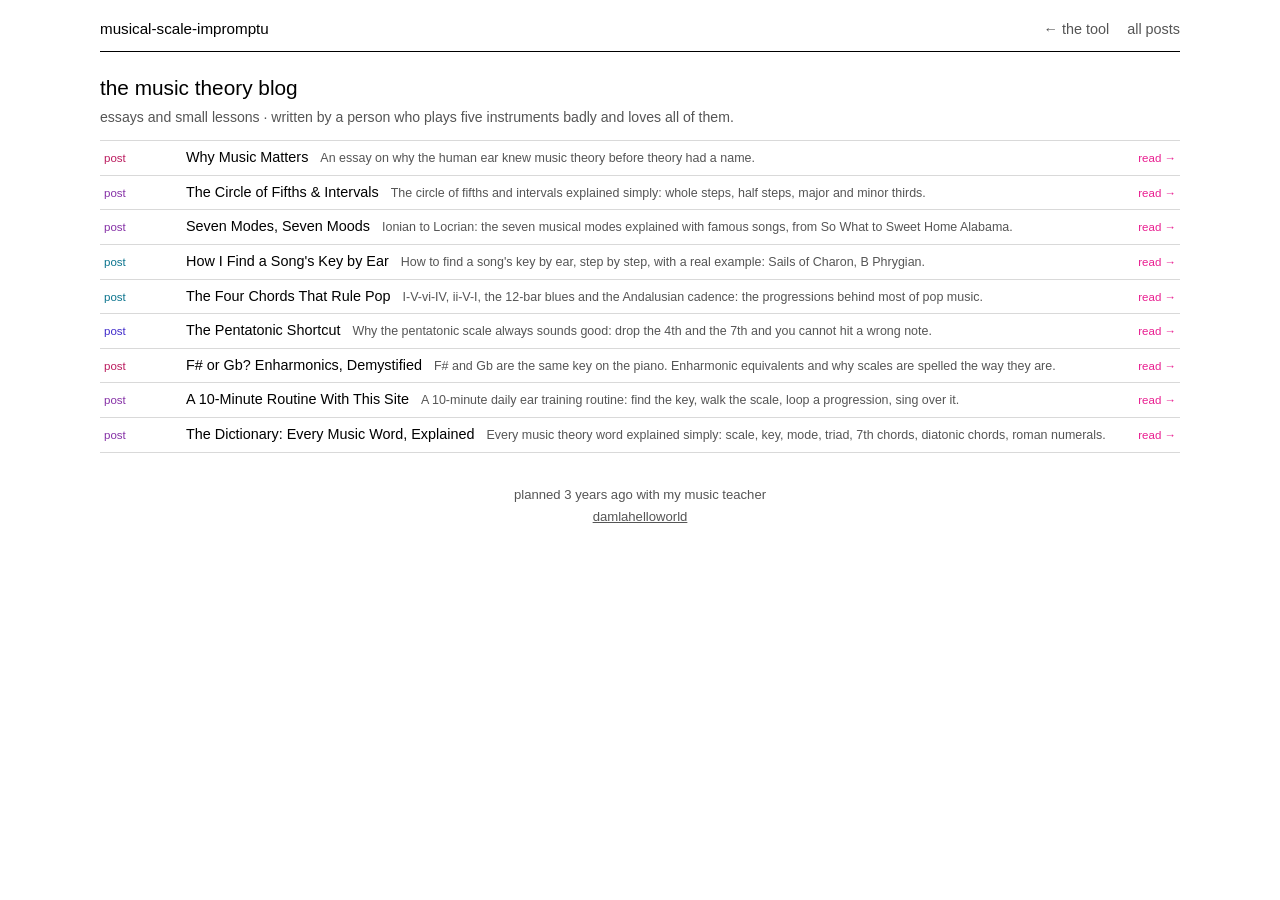
==== blog/index.html @ 25c014fa "seo: static blog pages with own urls, blog index, sitemap, robots, canonical, open graph with klimt " ====
<!DOCTYPE html>
<html lang="en">
<head>
    <meta charset="UTF-8">
    <meta name="viewport" content="width=device-width, initial-scale=1.0">
    <title>The Music Theory Blog · musical-scale-impromptu</title>
    <meta name="description" content="Essays and small lessons on music theory: scales, keys, modes, chords, progressions and ear training.">
    <link rel="canonical" href="https://damlahelloworld.github.io/musical-improvisation-tool/blog/">
    <meta property="og:type" content="article">
    <meta property="og:title" content="The Music Theory Blog">
    <meta property="og:description" content="Essays and small lessons on music theory: scales, keys, modes, chords, progressions and ear training.">
    <meta property="og:url" content="https://damlahelloworld.github.io/musical-improvisation-tool/blog/">
    <meta property="og:image" content="https://damlahelloworld.github.io/musical-improvisation-tool/og.jpg">
    <meta name="twitter:card" content="summary_large_image">
    <link rel="icon" href="data:image/svg+xml,<svg xmlns=%22http://www.w3.org/2000/svg%22 viewBox=%220 0 100 100%22><text y=%22.9em%22 font-size=%2290%22>🎵</text></svg>">
    <link rel="stylesheet" href="../styles.css?v=25">
</head>
<body>
      <nav class="plainnav">
            <span class="brand">musical-scale-impromptu</span>
            <span class="plainnav-links">
                  <a href="../">← the tool</a>
                  <a href="./">all posts</a>
            </span>
      </nav>
      <div class="container">
            <div class="blog-head">
                  <h2>the music theory blog</h2>
                  <p>essays and small lessons · written by a person who plays five instruments badly and loves all of them.</p>
            </div>
            <div class="blog-grid">
                  <a class="blog-card" href="why-music-matters.html">
                        <span class="blog-tag">post</span>
                        <h3>Why Music Matters</h3>
                        <p>An essay on why the human ear knew music theory before theory had a name.</p>
                        <span class="blog-readmore">read →</span>
                  </a>
                  <a class="blog-card" href="circle-of-fifths.html">
                        <span class="blog-tag">post</span>
                        <h3>The Circle of Fifths & Intervals</h3>
                        <p>The circle of fifths and intervals explained simply: whole steps, half steps, major and minor thirds.</p>
                        <span class="blog-readmore">read →</span>
                  </a>
                  <a class="blog-card" href="seven-modes.html">
                        <span class="blog-tag">post</span>
                        <h3>Seven Modes, Seven Moods</h3>
                        <p>Ionian to Locrian: the seven musical modes explained with famous songs, from So What to Sweet Home Alabama.</p>
                        <span class="blog-readmore">read →</span>
                  </a>
                  <a class="blog-card" href="find-the-key.html">
                        <span class="blog-tag">post</span>
                        <h3>How I Find a Song's Key by Ear</h3>
                        <p>How to find a song's key by ear, step by step, with a real example: Sails of Charon, B Phrygian.</p>
                        <span class="blog-readmore">read →</span>
                  </a>
                  <a class="blog-card" href="four-chords.html">
                        <span class="blog-tag">post</span>
                        <h3>The Four Chords That Rule Pop</h3>
                        <p>I-V-vi-IV, ii-V-I, the 12-bar blues and the Andalusian cadence: the progressions behind most of pop music.</p>
                        <span class="blog-readmore">read →</span>
                  </a>
                  <a class="blog-card" href="pentatonic.html">
                        <span class="blog-tag">post</span>
                        <h3>The Pentatonic Shortcut</h3>
                        <p>Why the pentatonic scale always sounds good: drop the 4th and the 7th and you cannot hit a wrong note.</p>
                        <span class="blog-readmore">read →</span>
                  </a>
                  <a class="blog-card" href="enharmonics.html">
                        <span class="blog-tag">post</span>
                        <h3>F# or Gb? Enharmonics, Demystified</h3>
                        <p>F# and Gb are the same key on the piano. Enharmonic equivalents and why scales are spelled the way they are.</p>
                        <span class="blog-readmore">read →</span>
                  </a>
                  <a class="blog-card" href="ten-minutes.html">
                        <span class="blog-tag">post</span>
                        <h3>A 10-Minute Routine With This Site</h3>
                        <p>A 10-minute daily ear training routine: find the key, walk the scale, loop a progression, sing over it.</p>
                        <span class="blog-readmore">read →</span>
                  </a>
                  <a class="blog-card" href="dictionary.html">
                        <span class="blog-tag">post</span>
                        <h3>The Dictionary: Every Music Word, Explained</h3>
                        <p>Every music theory word explained simply: scale, key, mode, triad, 7th chords, diatonic chords, roman numerals.</p>
                        <span class="blog-readmore">read →</span>
                  </a>
            </div>

            <footer class="site-footer">
                  <div>planned 3 years ago with my music teacher</div>
                  <div><a href="https://github.com/damlahelloworld/musical-improvisation-tool">damlahelloworld</a></div>
            </footer>
      </div>
</body>
</html>
---- styles.css ----
/* ═══════════════════════════════════════════
   MUSICAL-SCALE-IMPROMPTU — dümdüz
   white page, black helvetica, thin gray lines.
   rainbow lives only as text color on the theory chips.
   pink = your selections. one object on the desk: the pink ipod.
   ═══════════════════════════════════════════ */

:root {
      --bg: #ffffff;
      --fg: #000000;
      --mut: #555555;
      --line: #d9d9d9;
      --line-strong: #999999;
      --pink: #e91e90;
      --pink-deep: #ad1457;
      --font: Helvetica, Arial, sans-serif;
}

body.dark-mode {
      --bg: #131313;
      --fg: #f2f2f2;
      --mut: #a5a5a5;
      --line: #333333;
      --line-strong: #666666;
      --pink: #f0439f;
      --pink-deep: #c2186b;
}

/* flat rainbow, readable on white */
:root {
      --r1: hsl(335 75% 42%);
      --r2: hsl(15 80% 42%);
      --r3: hsl(42 90% 33%);
      --r4: hsl(145 65% 30%);
      --r5: hsl(192 85% 30%);
      --r6: hsl(248 65% 48%);
      --r7: hsl(283 55% 42%);
}

body.dark-mode {
      --r1: hsl(335 85% 68%);
      --r2: hsl(15 90% 66%);
      --r3: hsl(42 95% 60%);
      --r4: hsl(145 60% 58%);
      --r5: hsl(192 80% 60%);
      --r6: hsl(248 85% 74%);
      --r7: hsl(283 70% 70%);
}

* { box-sizing: border-box; }

body {
      font-family: var(--font);
      font-weight: 400;
      margin: 0;
      padding: 0 20px 240px;
      color: var(--fg);
      background: var(--bg);
      line-height: 1.5;
      font-size: 15px;
}

.container { max-width: 1080px; margin: 0 auto; }
.hidden { display: none !important; }
::selection { background: var(--pink); color: #fff; }
button { font-family: var(--font); font-weight: 400; font-size: inherit; }
a { color: var(--fg); }

:is(button, a, .chord-card, .prog-common-item, .blog-card, .player-track):focus-visible {
      outline: 2px solid var(--pink);
      outline-offset: 2px;
}

/* ── nav: one line, black text, pink active ── */
.plainnav {
      display: flex;
      align-items: baseline;
      justify-content: space-between;
      max-width: 1080px;
      margin: 0 auto;
      padding: 18px 0 10px;
      border-bottom: 1px solid var(--fg);
}

.brand { font-size: 0.95rem; }

.plainnav-links { display: flex; align-items: baseline; gap: 18px; }

.plainnav-links a {
      text-decoration: none;
      color: var(--mut);
      font-size: 0.9rem;
}

.plainnav-links a:hover { color: var(--fg); }
.plainnav-links a.active { color: var(--pink); }

.theme-btn {
      background: none;
      border: none;
      cursor: pointer;
      font-size: 0.9rem;
      padding: 0;
}

/* ── intro ── */
.intro { margin: 22px 0 16px; }

.intro h1 {
      font-size: 1.5rem;
      font-weight: 400;
      margin: 0 0 4px;
}

.intro h1 em { font-style: normal; }

.intro p { margin: 0; color: var(--mut); font-size: 0.92rem; }

/* ── workbench: instrument left, key right ── */
.workbench {
      display: flex;
      gap: 24px;
      border-top: 1px solid var(--line);
      border-bottom: 1px solid var(--line);
      padding: 16px 0;
}

.bench-left { flex: 1; min-width: 0; }

.bench-controls {
      display: flex;
      align-items: baseline;
      justify-content: space-between;
      gap: 14px;
      flex-wrap: wrap;
}

.pick-button { display: flex; gap: 14px; }

.pick {
      background: none;
      border: none;
      padding: 2px 0;
      font-size: 1.1rem;
      color: var(--mut);
      cursor: pointer;
}

.pick:hover { color: var(--fg); }
.pick.active { color: var(--pink); }

.octave-selector {
      display: flex;
      align-items: baseline;
      gap: 8px;
      font-size: 0.85rem;
      color: var(--mut);
}

.octave-btn {
      background: none;
      border: 1px solid var(--line-strong);
      width: 26px;
      height: 26px;
      padding: 0;
      font-size: 0.8rem;
      color: var(--mut);
      cursor: pointer;
}

.octave-btn:hover { color: var(--fg); border-color: var(--fg); }
.octave-btn.active { background: var(--fg); border-color: var(--fg); color: var(--bg); }

/* ── piano: stark, flat ── */
.piano-section, .guitar-section { margin-top: 14px; }

.piano-container {
      display: block;
      width: fit-content;
      max-width: 100%;
      overflow-x: auto;
      border: 1px solid var(--fg);
      padding: 6px;
}

.keys { position: relative; display: flex; }
.white-keys { display: flex; flex-wrap: nowrap; }

.white-key {
      background: #fff;
      border: 1px solid #000;
      margin-right: -1px;
      color: #777;
      cursor: pointer;
      font-size: 11px;
      display: flex;
      align-items: flex-end;
      justify-content: center;
      padding-bottom: 7px;
}

.white-key:hover { background: #f2f2f2; }

.black-keys { position: absolute; top: 0; left: 0; width: 100%; pointer-events: none; }

.black-key {
      position: absolute;
      background: #000;
      border: 1px solid #000;
      color: #bbb;
      cursor: pointer;
      pointer-events: auto;
      display: flex;
      align-items: flex-end;
      justify-content: center;
      padding-bottom: 5px;
}

.black-key:hover { background: #333; }

.white-key.scale { background: #efefef; }
.black-key.scale { background: #4a4a4a; }

.white-key.root, .black-key.root {
      background: var(--fg);
      color: var(--bg);
}

.dark-mode .white-key.root { background: #fff; color: #000; }

/* pressed notes wear their frequency: low C red, up to violet B */
.white-key.selected, .black-key.selected, .fret-dot.selected {
      background: hsl(var(--note-h, 320) 85% 46%) !important;
      border-color: hsl(var(--note-h, 320) 85% 30%) !important;
      color: #fff !important;
}

.white-key.keyboard-active, .black-key.keyboard-active {
      background: hsl(var(--note-h, 320) 85% 46%) !important;
      color: #fff !important;
}

/* ── guitar ── */
.guitar-strings {
      width: 100%;
      max-width: 840px;
      border: 1px solid var(--fg);
      padding: 12px 8px;
}

.guitar-string { position: relative; height: 34px; display: flex; align-items: center; width: 100%; }

.string-line {
      position: absolute;
      left: 6px;
      right: 6px;
      height: 2px;
      background: var(--line-strong);
      top: 50%;
      transform: translateY(-50%);
}

.guitar-string:nth-child(5) .string-line,
.guitar-string:nth-child(6) .string-line { height: 1px; }

.fret-dot {
      position: absolute;
      width: 26px;
      height: 26px;
      border-radius: 50%;
      background: var(--bg);
      border: 1px solid var(--line-strong);
      cursor: pointer;
      font-size: 9px;
      display: flex;
      align-items: center;
      justify-content: center;
      z-index: 5;
      top: 50%;
      transform: translateY(-50%);
      color: var(--mut);
}

.fret-dot:hover { border-color: var(--fg); color: var(--fg); }
.fret-dot.scale { background: #efefef; color: #000; }
.dark-mode .fret-dot.scale { background: #4a4a4a; color: #fff; }
.fret-dot.root { background: var(--fg); border-color: var(--fg); color: var(--bg); }

.fret-dot[data-fret="0"] { border-radius: 0; width: 32px; }

.fret-dot[data-fret="0"] { left: 1.5%; }
.fret-dot[data-fret="1"] { left: 13%; }
.fret-dot[data-fret="2"] { left: 20.5%; }
.fret-dot[data-fret="3"] { left: 28%; }
.fret-dot[data-fret="4"] { left: 35.5%; }
.fret-dot[data-fret="5"] { left: 43%; }
.fret-dot[data-fret="6"] { left: 50.5%; }
.fret-dot[data-fret="7"] { left: 58%; }
.fret-dot[data-fret="8"] { left: 65.5%; }
.fret-dot[data-fret="9"] { left: 73%; }
.fret-dot[data-fret="10"] { left: 80.5%; }
.fret-dot[data-fret="11"] { left: 88%; }
.fret-dot[data-fret="12"] { left: 95%; }

/* ── selected notes ── */
.selected-notes-bar {
      display: flex;
      align-items: baseline;
      gap: 10px;
      border-top: 1px solid var(--line);
      margin-top: 14px;
      padding-top: 10px;
      font-size: 0.9rem;
}

.bar-label { color: var(--mut); font-size: 0.85rem; }
.notes-display { color: var(--pink); }

.clear-btn {
      margin-left: auto;
      background: none;
      border: 1px solid var(--line-strong);
      color: var(--mut);
      font-size: 0.8rem;
      padding: 3px 12px;
      cursor: pointer;
}

.clear-btn:hover { color: var(--pink); border-color: var(--pink); }

/* ── rail ── */
.bench-rail {
      width: 250px;
      min-width: 250px;
      border-left: 1px solid var(--line);
      padding-left: 20px;
      display: flex;
      flex-direction: column;
      gap: 8px;
      align-self: flex-start;
      position: sticky;
      top: 14px;
}

.rail-label { font-size: 0.8rem; color: var(--mut); }

.key-current {
      background: var(--fg);
      color: var(--bg);
      font-size: 1.3rem;
      line-height: 1.25;
      padding: 12px 14px;
}

.key-current.empty {
      background: transparent;
      border: 1px dashed var(--line-strong);
      color: var(--mut);
      font-size: 0.88rem;
      font-style: italic;
}

.keys-grid { display: flex; flex-wrap: wrap; gap: 6px; }

.key-btn {
      background: none;
      border: 1px solid var(--line-strong);
      padding: 4px 9px;
      cursor: pointer;
      text-align: left;
      color: var(--mut);
      font-size: 0.6rem;
}

.key-btn .key-name { font-size: 0.95rem; color: var(--fg); line-height: 1.2; }
.key-btn:hover { border-color: var(--fg); }
.key-btn.active { border-color: var(--pink); }
.key-btn.active .key-name { color: var(--pink); }

.synesthesia-note { display: none; }

/* ── result strips ── */
.strip {
      display: grid;
      grid-template-columns: 150px 1fr;
      gap: 18px;
      border-bottom: 1px solid var(--line);
      padding: 14px 0;
      align-items: start;
}

.strip > * { min-width: 0; }

.strip-label { font-size: 1rem; color: var(--fg); padding-top: 1px; }

#results .panel {
      display: grid;
      grid-template-columns: 150px 1fr;
      gap: 6px 18px;
      border-bottom: 1px solid var(--line);
      padding: 14px 0;
      align-items: start;
}

#results .panel > :not(.panel-title) { grid-column: 2; }

#results .panel .panel-title {
      grid-column: 1;
      grid-row: 1 / span 9;
      font-size: 1rem;
      color: var(--fg);
      padding-top: 1px;
}

#results .panel h3 { display: none; }

#scale-title { font-size: 1rem; font-weight: 400; margin: 0 0 8px; }

.scale-notes { display: flex; flex-wrap: wrap; gap: 6px; margin: 0 0 8px; }

.scale-note {
      padding: 5px 10px;
      font-size: 0.9rem;
      border: 1px solid var(--line-strong);
      background: var(--bg);
}


.scale-note.root-note { border-color: var(--fg); background: var(--fg); }
.scale-note.root-note { color: var(--bg) !important; }
.scale-note.selected-note { border-color: var(--pink); }

.scale-hints { font-size: 0.8rem; color: var(--mut); display: grid; gap: 3px; }
.hint-dot { display: inline-block; width: 9px; height: 9px; margin-right: 4px; }
.hint-dot.scale-dot { background: #efefef; border: 1px solid var(--line-strong); }
.hint-dot.root-dot { background: var(--fg); }

/* modes */
.modes-grid { display: flex; flex-wrap: wrap; gap: 6px; }

.mode-btn {
      background: none;
      border: 1px solid var(--line-strong);
      padding: 6px 10px;
      cursor: pointer;
      text-align: left;
      color: var(--fg);
}


.mode-root { font-size: 0.85rem; }
.mode-desc { font-size: 0.7rem; color: var(--mut); }
.mode-btn:hover { border-color: var(--fg); }
.mode-btn.active { border-color: var(--pink); border-width: 2px; padding: 5px 9px; }

/* chords */
.chord-type-tabs { display: flex; gap: 14px; margin-bottom: 8px; }

.chord-type-btn {
      background: none;
      border: none;
      padding: 2px 0;
      font-size: 0.85rem;
      color: var(--mut);
      cursor: pointer;
}

.chord-type-btn:hover { color: var(--fg); }
.chord-type-btn.active { color: var(--pink); }

.chords-grid {
      display: grid;
      grid-template-columns: repeat(auto-fit, minmax(88px, 1fr));
      gap: 6px;
      max-width: 760px;
}

.chord-card {
      border: 1px solid var(--line-strong);
      padding: 7px 5px;
      text-align: center;
      cursor: pointer;
      background: none;
}

.chord-card:hover { border-color: var(--fg); }


.chord-degree { font-size: 0.65rem; color: var(--mut); }
.chord-name { font-size: 1rem; margin: 1px 0; }
.chord-quality { font-size: 0.65rem; color: var(--mut); }
.chord-notes-display { font-size: 0.6rem; color: var(--mut); margin-top: 2px; }

/* progressions */
.progressions-list { display: flex; flex-wrap: wrap; gap: 6px; }

.progression-chip {
      border: 1px solid var(--line-strong);
      padding: 6px 11px;
      font-size: 0.88rem;
}

.progression-label { font-size: 0.68rem; color: var(--mut); display: block; }

/* songs */
.player-track {
      display: flex;
      align-items: baseline;
      gap: 10px;
      padding: 6px 0;
      border-bottom: 1px solid var(--line);
      cursor: pointer;
      max-width: 560px;
}

.player-track:last-child { border-bottom: none; }

.track-info { flex: 1; min-width: 0; display: flex; align-items: baseline; gap: 10px; }
.track-title { font-size: 0.9rem; }
.track-artist { font-size: 0.78rem; color: var(--mut); }
.player-track:hover .track-title, .player-track.playing .track-title { color: var(--pink); }
.track-play-btn { color: var(--pink); font-size: 0.72rem; flex-shrink: 0; }
.songs-empty { font-size: 0.85rem; color: var(--mut); font-style: italic; }

/* ── progressions page ── */
.prog-panel { padding: 4px 0 0; }
.prog-panel h2 { font-size: 1.3rem; font-weight: 400; margin: 20px 0 14px; }
.prog-panel h3 { font-size: 0.85rem; font-weight: 400; color: var(--mut); margin: 18px 0 8px; }
.prog-hint { color: var(--mut); font-size: 0.85rem; font-style: italic; }

.prog-key-select { border: 1px solid var(--line); padding: 12px; }
.prog-key-row { display: flex; align-items: center; gap: 10px; margin-bottom: 8px; flex-wrap: wrap; }
.prog-key-row:last-child { margin-bottom: 0; }
.prog-key-row span { min-width: 44px; color: var(--mut); font-size: 0.82rem; }

.prog-key-btn, .prog-mode-btn {
      background: none;
      border: 1px solid var(--line-strong);
      padding: 4px 10px;
      color: var(--fg);
      font-size: 0.82rem;
      cursor: pointer;
}

.prog-key-btn:hover, .prog-mode-btn:hover { border-color: var(--fg); }
.prog-key-btn.active, .prog-mode-btn.active { border-color: var(--pink); color: var(--pink); }

.prog-available-chords { display: flex; flex-wrap: wrap; gap: 6px; }

.prog-chord-btn {
      background: none;
      border: 1px solid var(--line-strong);
      padding: 8px 14px;
      color: var(--fg);
      font-size: 0.95rem;
      cursor: pointer;
}

.prog-chord-btn:hover { border-color: var(--pink); color: var(--pink); }

.progression-slots {
      display: flex;
      flex-wrap: wrap;
      gap: 8px;
      align-items: center;
      min-height: 48px;
      border: 1px dashed var(--line-strong);
      padding: 10px;
      margin-bottom: 10px;
}

.progression-empty { color: var(--mut); font-style: italic; font-size: 0.85rem; }

.prog-slot {
      background: var(--pink);
      color: #fff;
      padding: 7px 13px;
      font-size: 0.92rem;
      border: none;
      cursor: pointer;
}

.prog-slot:hover { background: var(--pink-deep); }
.prog-arrow { color: var(--mut); }

.prog-actions { display: flex; gap: 8px; }

.prog-action-btn {
      background: none;
      border: 1px solid var(--line-strong);
      padding: 6px 14px;
      color: var(--mut);
      font-size: 0.82rem;
      cursor: pointer;
}

.prog-action-btn:hover { color: var(--fg); border-color: var(--fg); }
.prog-action-btn.save-btn { border-color: var(--pink); color: var(--pink); }
.prog-action-btn.save-btn:hover { background: var(--pink); color: #fff; }

.saved-prog-item {
      display: flex;
      align-items: center;
      justify-content: space-between;
      padding: 7px 0;
      border-bottom: 1px solid var(--line);
}

.saved-prog-chords { font-size: 0.9rem; }

.saved-prog-delete {
      background: none;
      border: 1px solid var(--line-strong);
      color: var(--mut);
      cursor: pointer;
      font-size: 0.7rem;
      padding: 2px 7px;
}

.saved-prog-delete:hover { color: var(--pink); border-color: var(--pink); }

.prog-common-item {
      display: inline-block;
      border: 1px solid var(--line-strong);
      padding: 6px 11px;
      margin: 0 6px 6px 0;
      font-size: 0.88rem;
      cursor: pointer;
}

.prog-common-item:hover { border-color: var(--pink); }
.prog-common-label { font-size: 0.68rem; color: var(--mut); display: block; }

/* ── blog: dense list ── */
.blog-head { margin: 20px 0 12px; }
.blog-head h2 { font-size: 1.3rem; font-weight: 400; margin: 0 0 4px; }
.blog-head p { margin: 0; font-size: 0.88rem; color: var(--mut); }

.blog-grid { display: block; border-top: 1px solid var(--line); }

.blog-card {
      display: grid;
      grid-template-columns: 70px auto 1fr auto;
      gap: 0 12px;
      align-items: baseline;
      padding: 6px 4px;
      border-bottom: 1px solid var(--line);
      cursor: pointer;
}

.blog-card:hover { background: #f4f4f4; }
.dark-mode .blog-card:hover { background: #222; }

.blog-tag { font-size: 0.72rem; }
.blog-card:nth-child(6n+1) .blog-tag { color: var(--r1); }
.blog-card:nth-child(6n+2) .blog-tag { color: var(--r7); }
.blog-card:nth-child(6n+3) .blog-tag { color: var(--r7); }
.blog-card:nth-child(6n+4) .blog-tag { color: var(--r5); }
.blog-card:nth-child(6n+5) .blog-tag { color: var(--r5); }
.blog-card:nth-child(6n+6) .blog-tag { color: var(--r6); }

.blog-card h3 { font-size: 0.9rem; font-weight: 400; margin: 0; white-space: nowrap; }

.blog-card p {
      margin: 0;
      font-size: 0.78rem;
      color: var(--mut);
      white-space: nowrap;
      overflow: hidden;
      text-overflow: ellipsis;
}

.blog-readmore { font-size: 0.72rem; color: var(--pink); white-space: nowrap; }

.blog-back {
      background: none;
      border: none;
      color: var(--pink);
      font-size: 0.85rem;
      cursor: pointer;
      padding: 0;
      margin: 18px 0 10px;
}

.philosophy-panel { max-width: 680px; margin-bottom: 22px; }
.philosophy-panel .panel-title { font-size: 0.8rem; color: var(--mut); margin-bottom: 10px; }
.philosophy-content { line-height: 1.7; font-size: 0.95rem; }
.philosophy-content p { margin: 0 0 13px; }
.philosophy-content h3 { font-size: 1rem; font-weight: 400; color: var(--pink-deep); margin: 18px 0 6px; }
.dark-mode .philosophy-content h3 { color: var(--pink); }

/* ── footer ── */
.site-footer {
      color: var(--mut);
      font-size: 0.82rem;
      margin: 32px 0 0;
      text-align: center;
      display: grid;
      gap: 3px;
}
.site-footer a { color: var(--mut); }

/* ── our ipod: the one object allowed on the desk ── */
.dock {
      position: fixed;
      right: 22px;
      bottom: 20px;
      width: 224px;
      padding: 14px 12px 16px;
      border-radius: 18px;
      background: linear-gradient(105deg, #ffb7dc 0%, #ff8ec9 45%, #f26bb4 100%);
      border: 1px solid #c74b93;
      box-shadow:
            inset 2px 2px 3px rgba(255, 255, 255, 0.65),
            inset -3px -4px 8px rgba(160, 30, 100, 0.35),
            8px 12px 24px rgba(60, 10, 40, 0.35);
      transform: rotate(-4deg);
      transform-origin: 50% 100%;
      transition: transform 0.25s ease;
      z-index: 60;
}

.dock:hover { transform: rotate(0deg); }

.dock-bar {
      display: block;
      text-align: center;
      padding: 0 0 8px;
      font-size: 0.68rem;
      color: #7e1d55;
      cursor: pointer;
}

.dock-bar #dock-label {
      display: block;
      white-space: nowrap;
      overflow: hidden;
      text-overflow: ellipsis;
}

.dock-screen {
      border: 5px solid #1d1d21;
      border-radius: 6px;
      background: #000;
      overflow: hidden;
      box-shadow: inset 0 0 4px #000, 0 1px 0 rgba(255, 255, 255, 0.5);
}

#dock-frame { display: block; width: 100%; height: 152px; border: none; }

.click-wheel {
      position: relative;
      width: 152px;
      height: 152px;
      margin: 14px auto 0;
      border-radius: 50%;
      background: radial-gradient(circle at 45% 38%, #ffffff 0%, #f6e6f0 65%, #ecd0e1 100%);
      border: 1px solid #d898bf;
      box-shadow: inset 0 2px 4px rgba(150, 40, 100, 0.18), 0 1px 0 rgba(255, 255, 255, 0.8);
}

.wheel-btn {
      position: absolute;
      background: none;
      border: none;
      color: #c95c9d;
      font-size: 0.62rem;
      cursor: pointer;
      padding: 6px;
      line-height: 1;
}

.wheel-btn:hover { color: var(--pink-deep); }

.wheel-menu { top: 8px; left: 50%; transform: translateX(-50%); }
.wheel-prev { left: 8px; top: 50%; transform: translateY(-50%); font-size: 0.75rem; }
.wheel-next { right: 8px; top: 50%; transform: translateY(-50%); font-size: 0.75rem; }
.wheel-play { bottom: 8px; left: 50%; transform: translateX(-50%); font-size: 0.7rem; }

.wheel-center {
      position: absolute;
      top: 50%;
      left: 50%;
      transform: translate(-50%, -50%);
      width: 58px;
      height: 58px;
      border-radius: 50%;
      border: 1px solid #d898bf;
      background: radial-gradient(circle at 45% 35%, #ffffff, #f7dceb);
      cursor: pointer;
      box-shadow: inset 0 -2px 4px rgba(150, 40, 100, 0.15), 0 1px 2px rgba(0, 0, 0, 0.12);
}

.wheel-center:active { box-shadow: inset 0 2px 5px rgba(150, 40, 100, 0.3); }

.dock.collapsed { width: 168px; padding: 8px 12px 10px; }
.dock.collapsed .dock-screen, .dock.collapsed .click-wheel { display: none; }
.dock.collapsed .dock-bar { padding-bottom: 0; }

/* ── mobile ── */
@media (max-width: 820px) {
      body { padding: 0 12px 240px; }

      .plainnav { flex-direction: column; gap: 6px; padding-top: 14px; }
      .plainnav-links { flex-wrap: wrap; gap: 12px; }

      .workbench { flex-direction: column; gap: 16px; }

      .bench-rail {
            width: 100%;
            min-width: 0;
            border-left: none;
            border-top: 1px solid var(--line);
            padding-left: 0;
            padding-top: 12px;
            position: static;
      }

      .strip, #results .panel { grid-template-columns: 1fr; gap: 6px; }
      #results .panel .panel-title { grid-row: auto; }
      #results .panel > :not(.panel-title) { grid-column: 1; }

      .guitar-strings { overflow-x: auto; }
      .guitar-string { min-width: 520px; height: 38px; }

      .blog-card { grid-template-columns: auto 1fr auto; }
      .blog-card p { display: none; }

      .dock { right: 12px; bottom: 12px; width: 210px; }
      .click-wheel { width: 120px; height: 120px; }
      .wheel-center { width: 46px; height: 46px; }
}

@media (prefers-reduced-motion: reduce) {
      * { transition-duration: 0.01ms !important; }
}


/* static blog pages */
.post-h1 { font-size: 1.5rem; font-weight: 400; margin: 22px 0 4px; }
.blog-grid a.blog-card { text-decoration: none; color: inherit; }
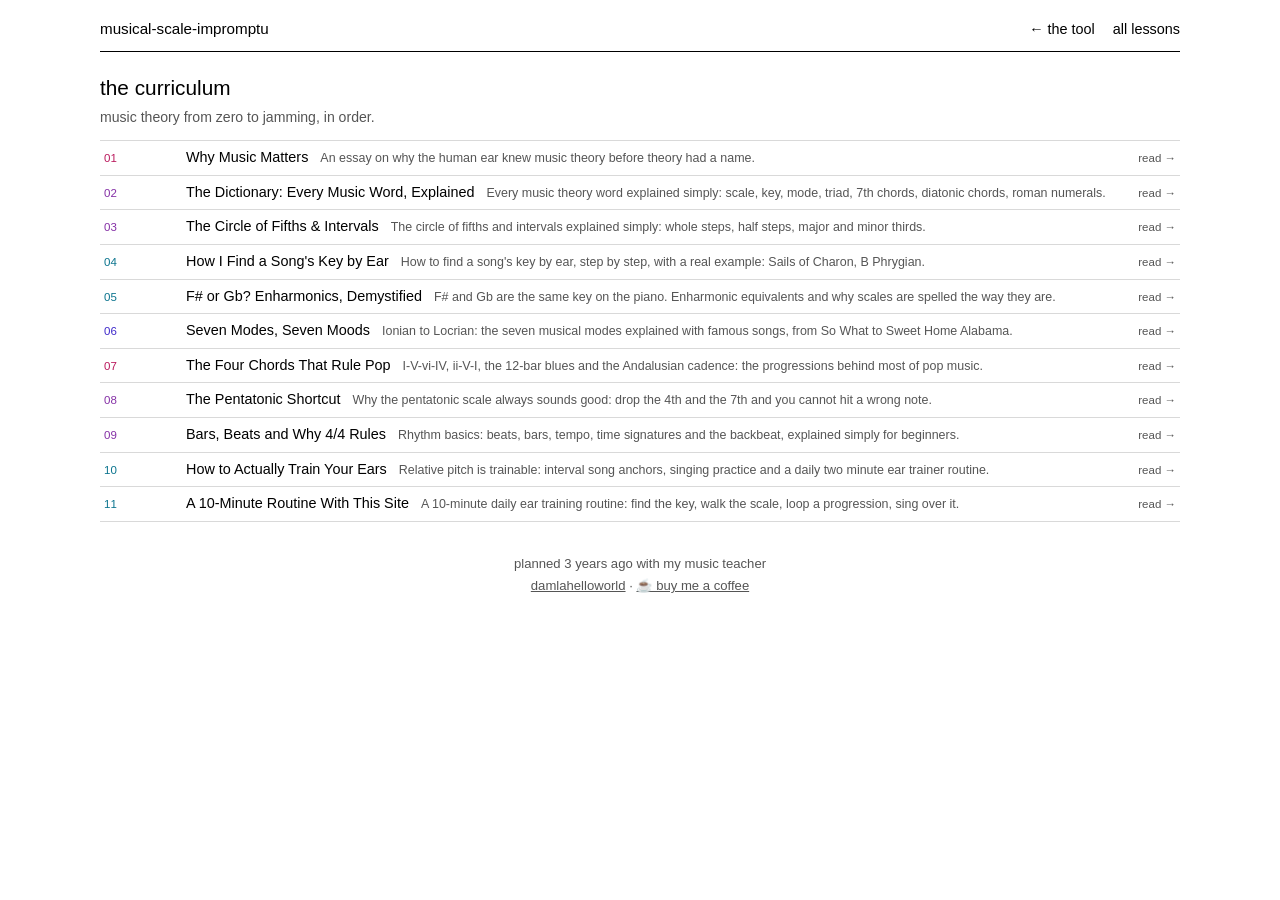
==== commit 58ecf3be: "backdrop of tiny rainbow notes, cursor sprinkles, blog becomes an 11 lesson curriculum with two new " ====
--- a/blog/index.html
+++ b/blog/index.html
@@ -3,91 +3,103 @@
 <head>
     <meta charset="UTF-8">
     <meta name="viewport" content="width=device-width, initial-scale=1.0">
-    <title>The Music Theory Blog · musical-scale-impromptu</title>
-    <meta name="description" content="Essays and small lessons on music theory: scales, keys, modes, chords, progressions and ear training.">
+    <title>The Curriculum: Music Theory from Zero to Jamming · musical-scale-impromptu</title>
+    <meta name="description" content="A free 11-lesson music theory curriculum: scales, keys, modes, chords, progressions, rhythm and ear training.">
     <link rel="canonical" href="https://damlahelloworld.github.io/musical-improvisation-tool/blog/">
     <meta property="og:type" content="article">
-    <meta property="og:title" content="The Music Theory Blog">
-    <meta property="og:description" content="Essays and small lessons on music theory: scales, keys, modes, chords, progressions and ear training.">
+    <meta property="og:title" content="The Curriculum: Music Theory from Zero to Jamming">
+    <meta property="og:description" content="A free 11-lesson music theory curriculum: scales, keys, modes, chords, progressions, rhythm and ear training.">
     <meta property="og:url" content="https://damlahelloworld.github.io/musical-improvisation-tool/blog/">
     <meta property="og:image" content="https://damlahelloworld.github.io/musical-improvisation-tool/og.jpg">
     <meta name="twitter:card" content="summary_large_image">
     <link rel="icon" href="data:image/svg+xml,<svg xmlns=%22http://www.w3.org/2000/svg%22 viewBox=%220 0 100 100%22><text y=%22.9em%22 font-size=%2290%22>🎵</text></svg>">
-    <link rel="stylesheet" href="../styles.css?v=25">
+    <link rel="stylesheet" href="../styles.css?v=38">
 </head>
 <body>
       <nav class="plainnav">
             <span class="brand">musical-scale-impromptu</span>
             <span class="plainnav-links">
                   <a href="../">← the tool</a>
-                  <a href="./">all posts</a>
+                  <a href="./">all lessons</a>
             </span>
       </nav>
       <div class="container">
             <div class="blog-head">
-                  <h2>the music theory blog</h2>
-                  <p>essays and small lessons · written by a person who plays five instruments badly and loves all of them.</p>
+                  <h2>the curriculum</h2>
+                  <p>music theory from zero to jamming, in order.</p>
             </div>
             <div class="blog-grid">
                   <a class="blog-card" href="why-music-matters.html">
-                        <span class="blog-tag">post</span>
+                        <span class="blog-tag">01</span>
                         <h3>Why Music Matters</h3>
                         <p>An essay on why the human ear knew music theory before theory had a name.</p>
                         <span class="blog-readmore">read →</span>
                   </a>
+                  <a class="blog-card" href="dictionary.html">
+                        <span class="blog-tag">02</span>
+                        <h3>The Dictionary: Every Music Word, Explained</h3>
+                        <p>Every music theory word explained simply: scale, key, mode, triad, 7th chords, diatonic chords, roman numerals.</p>
+                        <span class="blog-readmore">read →</span>
+                  </a>
                   <a class="blog-card" href="circle-of-fifths.html">
-                        <span class="blog-tag">post</span>
+                        <span class="blog-tag">03</span>
                         <h3>The Circle of Fifths & Intervals</h3>
                         <p>The circle of fifths and intervals explained simply: whole steps, half steps, major and minor thirds.</p>
                         <span class="blog-readmore">read →</span>
                   </a>
+                  <a class="blog-card" href="find-the-key.html">
+                        <span class="blog-tag">04</span>
+                        <h3>How I Find a Song's Key by Ear</h3>
+                        <p>How to find a song's key by ear, step by step, with a real example: Sails of Charon, B Phrygian.</p>
+                        <span class="blog-readmore">read →</span>
+                  </a>
+                  <a class="blog-card" href="enharmonics.html">
+                        <span class="blog-tag">05</span>
+                        <h3>F# or Gb? Enharmonics, Demystified</h3>
+                        <p>F# and Gb are the same key on the piano. Enharmonic equivalents and why scales are spelled the way they are.</p>
+                        <span class="blog-readmore">read →</span>
+                  </a>
                   <a class="blog-card" href="seven-modes.html">
-                        <span class="blog-tag">post</span>
+                        <span class="blog-tag">06</span>
                         <h3>Seven Modes, Seven Moods</h3>
                         <p>Ionian to Locrian: the seven musical modes explained with famous songs, from So What to Sweet Home Alabama.</p>
                         <span class="blog-readmore">read →</span>
                   </a>
-                  <a class="blog-card" href="find-the-key.html">
-                        <span class="blog-tag">post</span>
-                        <h3>How I Find a Song's Key by Ear</h3>
-                        <p>How to find a song's key by ear, step by step, with a real example: Sails of Charon, B Phrygian.</p>
-                        <span class="blog-readmore">read →</span>
-                  </a>
                   <a class="blog-card" href="four-chords.html">
-                        <span class="blog-tag">post</span>
+                        <span class="blog-tag">07</span>
                         <h3>The Four Chords That Rule Pop</h3>
                         <p>I-V-vi-IV, ii-V-I, the 12-bar blues and the Andalusian cadence: the progressions behind most of pop music.</p>
                         <span class="blog-readmore">read →</span>
                   </a>
                   <a class="blog-card" href="pentatonic.html">
-                        <span class="blog-tag">post</span>
+                        <span class="blog-tag">08</span>
                         <h3>The Pentatonic Shortcut</h3>
                         <p>Why the pentatonic scale always sounds good: drop the 4th and the 7th and you cannot hit a wrong note.</p>
                         <span class="blog-readmore">read →</span>
                   </a>
-                  <a class="blog-card" href="enharmonics.html">
-                        <span class="blog-tag">post</span>
-                        <h3>F# or Gb? Enharmonics, Demystified</h3>
-                        <p>F# and Gb are the same key on the piano. Enharmonic equivalents and why scales are spelled the way they are.</p>
+                  <a class="blog-card" href="rhythm-basics.html">
+                        <span class="blog-tag">09</span>
+                        <h3>Bars, Beats and Why 4/4 Rules</h3>
+                        <p>Rhythm basics: beats, bars, tempo, time signatures and the backbeat, explained simply for beginners.</p>
+                        <span class="blog-readmore">read →</span>
+                  </a>
+                  <a class="blog-card" href="ear-training.html">
+                        <span class="blog-tag">10</span>
+                        <h3>How to Actually Train Your Ears</h3>
+                        <p>Relative pitch is trainable: interval song anchors, singing practice and a daily two minute ear trainer routine.</p>
                         <span class="blog-readmore">read →</span>
                   </a>
                   <a class="blog-card" href="ten-minutes.html">
-                        <span class="blog-tag">post</span>
+                        <span class="blog-tag">11</span>
                         <h3>A 10-Minute Routine With This Site</h3>
                         <p>A 10-minute daily ear training routine: find the key, walk the scale, loop a progression, sing over it.</p>
-                        <span class="blog-readmore">read →</span>
-                  </a>
-                  <a class="blog-card" href="dictionary.html">
-                        <span class="blog-tag">post</span>
-                        <h3>The Dictionary: Every Music Word, Explained</h3>
-                        <p>Every music theory word explained simply: scale, key, mode, triad, 7th chords, diatonic chords, roman numerals.</p>
                         <span class="blog-readmore">read →</span>
                   </a>
             </div>
 
             <footer class="site-footer">
                   <div>planned 3 years ago with my music teacher</div>
-                  <div><a href="https://github.com/damlahelloworld/musical-improvisation-tool">damlahelloworld</a></div>
+                  <div><a href="https://github.com/damlahelloworld/musical-improvisation-tool">damlahelloworld</a> · <a href="https://buymeacoffee.com/damlahelloworld">☕ buy me a coffee</a></div>
             </footer>
       </div>
 </body>
--- a/styles.css
+++ b/styles.css
@@ -16,7 +16,7 @@
       --font: Helvetica, Arial, sans-serif;
 }
 
-body.dark-mode {
+.dark-mode {
       --bg: #131313;
       --fg: #f2f2f2;
       --mut: #a5a5a5;
@@ -49,25 +49,29 @@
 
 * { box-sizing: border-box; }
 
+html {
+      background: var(--bg);
+}
+
 body {
       font-family: var(--font);
       font-weight: 400;
       margin: 0;
       padding: 0 20px 240px;
       color: var(--fg);
-      background: var(--bg);
+      background: transparent;
       line-height: 1.5;
       font-size: 15px;
 }
 
 .container { max-width: 1080px; margin: 0 auto; }
 .hidden { display: none !important; }
-::selection { background: var(--pink); color: #fff; }
+::selection { background: #000; color: #fff; }
 button { font-family: var(--font); font-weight: 400; font-size: inherit; }
 a { color: var(--fg); }
 
 :is(button, a, .chord-card, .prog-common-item, .blog-card, .player-track):focus-visible {
-      outline: 2px solid var(--pink);
+      outline: 2px solid #000;
       outline-offset: 2px;
 }
 
@@ -88,12 +92,11 @@
 
 .plainnav-links a {
       text-decoration: none;
-      color: var(--mut);
+      color: var(--fg);
       font-size: 0.9rem;
 }
 
-.plainnav-links a:hover { color: var(--fg); }
-.plainnav-links a.active { color: var(--pink); }
+.plainnav-links a:hover { color: var(--mut); }
 
 .theme-btn {
       background: none;
@@ -147,7 +150,7 @@
 }
 
 .pick:hover { color: var(--fg); }
-.pick.active { color: var(--pink); }
+.pick.active { color: var(--fg); }
 
 .octave-selector {
       display: flex;
@@ -228,15 +231,15 @@
 
 .dark-mode .white-key.root { background: #fff; color: #000; }
 
-/* pressed notes wear their frequency: low C red, up to violet B */
+/* pressed notes wear damla's rainbow */
 .white-key.selected, .black-key.selected, .fret-dot.selected {
-      background: hsl(var(--note-h, 320) 85% 46%) !important;
-      border-color: hsl(var(--note-h, 320) 85% 30%) !important;
+      background: var(--note-c, var(--pink)) !important;
+      border-color: #000 !important;
       color: #fff !important;
 }
 
 .white-key.keyboard-active, .black-key.keyboard-active {
-      background: hsl(var(--note-h, 320) 85% 46%) !important;
+      background: var(--note-c, var(--pink)) !important;
       color: #fff !important;
 }
 
@@ -314,7 +317,7 @@
 }
 
 .bar-label { color: var(--mut); font-size: 0.85rem; }
-.notes-display { color: var(--pink); }
+
 
 .clear-btn {
       margin-left: auto;
@@ -326,7 +329,7 @@
       cursor: pointer;
 }
 
-.clear-btn:hover { color: var(--pink); border-color: var(--pink); }
+.clear-btn:hover { color: var(--fg); border-color: var(--fg); }
 
 /* ── rail ── */
 .bench-rail {
@@ -342,7 +345,8 @@
       top: 14px;
 }
 
-.rail-label { font-size: 0.8rem; color: var(--mut); }
+.rail-label { font-size: 1.05rem; color: #000; }
+.dark-mode .rail-label { color: #fff; }
 
 .key-current {
       background: var(--fg);
@@ -374,8 +378,8 @@
 
 .key-btn .key-name { font-size: 0.95rem; color: var(--fg); line-height: 1.2; }
 .key-btn:hover { border-color: var(--fg); }
-.key-btn.active { border-color: var(--pink); }
-.key-btn.active .key-name { color: var(--pink); }
+.key-btn.active { border-color: #000; border-width: 2px; padding: 3px 8px; }
+.dark-mode .key-btn.active { border-color: #fff; }
 
 .synesthesia-note { display: none; }
 
@@ -391,7 +395,8 @@
 
 .strip > * { min-width: 0; }
 
-.strip-label { font-size: 1rem; color: var(--fg); padding-top: 1px; }
+.strip-label { font-size: 1.15rem; color: #000; padding-top: 0; }
+.dark-mode .strip-label { color: #fff; }
 
 #results .panel {
       display: grid;
@@ -407,10 +412,12 @@
 #results .panel .panel-title {
       grid-column: 1;
       grid-row: 1 / span 9;
-      font-size: 1rem;
-      color: var(--fg);
-      padding-top: 1px;
-}
+      font-size: 1.15rem;
+      color: #000;
+      padding-top: 0;
+}
+
+.dark-mode #results .panel .panel-title { color: #fff; }
 
 #results .panel h3 { display: none; }
 
@@ -428,7 +435,8 @@
 
 .scale-note.root-note { border-color: var(--fg); background: var(--fg); }
 .scale-note.root-note { color: var(--bg) !important; }
-.scale-note.selected-note { border-color: var(--pink); }
+.scale-note.selected-note { border: 2px solid #000; }
+.dark-mode .scale-note.selected-note { border-color: #fff; }
 
 .scale-hints { font-size: 0.8rem; color: var(--mut); display: grid; gap: 3px; }
 .hint-dot { display: inline-block; width: 9px; height: 9px; margin-right: 4px; }
@@ -451,7 +459,8 @@
 .mode-root { font-size: 0.85rem; }
 .mode-desc { font-size: 0.7rem; color: var(--mut); }
 .mode-btn:hover { border-color: var(--fg); }
-.mode-btn.active { border-color: var(--pink); border-width: 2px; padding: 5px 9px; }
+.mode-btn.active { border-color: #000; border-width: 2px; padding: 5px 9px; }
+.dark-mode .mode-btn.active { border-color: #fff; }
 
 /* chords */
 .chord-type-tabs { display: flex; gap: 14px; margin-bottom: 8px; }
@@ -466,7 +475,7 @@
 }
 
 .chord-type-btn:hover { color: var(--fg); }
-.chord-type-btn.active { color: var(--pink); }
+.chord-type-btn.active { color: var(--fg); }
 
 .chords-grid {
       display: grid;
@@ -518,8 +527,9 @@
 .track-info { flex: 1; min-width: 0; display: flex; align-items: baseline; gap: 10px; }
 .track-title { font-size: 0.9rem; }
 .track-artist { font-size: 0.78rem; color: var(--mut); }
-.player-track:hover .track-title, .player-track.playing .track-title { color: var(--pink); }
-.track-play-btn { color: var(--pink); font-size: 0.72rem; flex-shrink: 0; }
+.player-track:hover .track-title { color: var(--mut); }
+.player-track.playing .track-title { color: var(--fg); }
+.track-play-btn { color: var(--fg); font-size: 0.72rem; flex-shrink: 0; }
 .songs-empty { font-size: 0.85rem; color: var(--mut); font-style: italic; }
 
 /* ── progressions page ── */
@@ -543,7 +553,8 @@
 }
 
 .prog-key-btn:hover, .prog-mode-btn:hover { border-color: var(--fg); }
-.prog-key-btn.active, .prog-mode-btn.active { border-color: var(--pink); color: var(--pink); }
+.prog-key-btn.active, .prog-mode-btn.active { border-color: #000; border-width: 2px; padding: 3px 9px; }
+.dark-mode .prog-key-btn.active, .dark-mode .prog-mode-btn.active { border-color: #fff; }
 
 .prog-available-chords { display: flex; flex-wrap: wrap; gap: 6px; }
 
@@ -556,7 +567,7 @@
       cursor: pointer;
 }
 
-.prog-chord-btn:hover { border-color: var(--pink); color: var(--pink); }
+.prog-chord-btn:hover { border-color: var(--fg); }
 
 .progression-slots {
       display: flex;
@@ -572,15 +583,15 @@
 .progression-empty { color: var(--mut); font-style: italic; font-size: 0.85rem; }
 
 .prog-slot {
-      background: var(--pink);
-      color: #fff;
+      background: var(--fg);
+      color: var(--bg);
       padding: 7px 13px;
       font-size: 0.92rem;
       border: none;
       cursor: pointer;
 }
 
-.prog-slot:hover { background: var(--pink-deep); }
+.prog-slot:hover { background: var(--mut); }
 .prog-arrow { color: var(--mut); }
 
 .prog-actions { display: flex; gap: 8px; }
@@ -595,8 +606,8 @@
 }
 
 .prog-action-btn:hover { color: var(--fg); border-color: var(--fg); }
-.prog-action-btn.save-btn { border-color: var(--pink); color: var(--pink); }
-.prog-action-btn.save-btn:hover { background: var(--pink); color: #fff; }
+.prog-action-btn.save-btn { border-color: var(--fg); color: var(--fg); }
+.prog-action-btn.save-btn:hover { background: var(--fg); color: var(--bg); }
 
 .saved-prog-item {
       display: flex;
@@ -617,7 +628,7 @@
       padding: 2px 7px;
 }
 
-.saved-prog-delete:hover { color: var(--pink); border-color: var(--pink); }
+.saved-prog-delete:hover { color: var(--fg); border-color: var(--fg); }
 
 .prog-common-item {
       display: inline-block;
@@ -628,7 +639,7 @@
       cursor: pointer;
 }
 
-.prog-common-item:hover { border-color: var(--pink); }
+.prog-common-item:hover { border-color: var(--fg); }
 .prog-common-label { font-size: 0.68rem; color: var(--mut); display: block; }
 
 /* ── blog: dense list ── */
@@ -670,12 +681,12 @@
       text-overflow: ellipsis;
 }
 
-.blog-readmore { font-size: 0.72rem; color: var(--pink); white-space: nowrap; }
+.blog-readmore { font-size: 0.72rem; color: var(--mut); white-space: nowrap; }
 
 .blog-back {
       background: none;
       border: none;
-      color: var(--pink);
+      color: var(--fg);
       font-size: 0.85rem;
       cursor: pointer;
       padding: 0;
@@ -686,8 +697,8 @@
 .philosophy-panel .panel-title { font-size: 0.8rem; color: var(--mut); margin-bottom: 10px; }
 .philosophy-content { line-height: 1.7; font-size: 0.95rem; }
 .philosophy-content p { margin: 0 0 13px; }
-.philosophy-content h3 { font-size: 1rem; font-weight: 400; color: var(--pink-deep); margin: 18px 0 6px; }
-.dark-mode .philosophy-content h3 { color: var(--pink); }
+.philosophy-content h3 { font-size: 1rem; font-weight: 500; color: var(--fg); margin: 18px 0 6px; }
+
 
 /* ── footer ── */
 .site-footer {
@@ -708,8 +719,8 @@
       width: 224px;
       padding: 14px 12px 16px;
       border-radius: 18px;
-      background: linear-gradient(105deg, #ffb7dc 0%, #ff8ec9 45%, #f26bb4 100%);
-      border: 1px solid #c74b93;
+      background: linear-gradient(105deg, #ff8fce 0%, #f857ae 45%, #e91e90 100%);
+      border: 1px solid #ad1457;
       box-shadow:
             inset 2px 2px 3px rgba(255, 255, 255, 0.65),
             inset -3px -4px 8px rgba(160, 30, 100, 0.35),
@@ -746,7 +757,8 @@
       box-shadow: inset 0 0 4px #000, 0 1px 0 rgba(255, 255, 255, 0.5);
 }
 
-#dock-frame { display: block; width: 100%; height: 152px; border: none; }
+#yt-player { display: block; width: 100%; height: 152px; border: none; }
+.dock-screen iframe { display: block; width: 100%; height: 152px; border: none; }
 
 .click-wheel {
       position: relative;
@@ -839,3 +851,105 @@
 /* static blog pages */
 .post-h1 { font-size: 1.5rem; font-weight: 400; margin: 22px 0 4px; }
 .blog-grid a.blog-card { text-decoration: none; color: inherit; }
+
+
+/* blog post pages: centered column */
+.post-h1 {
+      max-width: 680px;
+      margin-left: auto;
+      margin-right: auto;
+}
+
+.philosophy-panel {
+      margin-left: auto;
+      margin-right: auto;
+}
+
+
+/* try an example */
+.linklike {
+      background: none;
+      border: none;
+      padding: 0;
+      font-size: inherit;
+      color: var(--fg);
+      cursor: pointer;
+}
+
+.linklike:hover { color: var(--mut); }
+
+/* song search */
+.song-search {
+      width: 100%;
+      border: 1px solid var(--line-strong);
+      background: var(--bg);
+      color: var(--fg);
+      font-family: var(--font);
+      font-size: 0.9rem;
+      padding: 7px 10px;
+      outline: none;
+}
+
+.song-search:focus { border-color: var(--fg); }
+
+.search-hit {
+      display: block;
+      width: 100%;
+      text-align: left;
+      background: none;
+      border: none;
+      border-bottom: 1px solid var(--line);
+      padding: 6px 2px;
+      font-size: 0.82rem;
+      color: var(--fg);
+      cursor: pointer;
+}
+
+.search-hit:hover { color: var(--mut); }
+
+.search-empty {
+      font-size: 0.8rem;
+      color: var(--mut);
+      font-style: italic;
+      padding: 6px 2px;
+}
+
+/* ear trainer */
+.ear-intro { margin: 0 0 10px; font-size: 0.9rem; color: var(--mut); }
+#ear-options { margin-top: 10px; }
+.ear-msg { margin-top: 8px; font-size: 0.9rem; }
+
+
+/* tiny notes living in the background, damla's rainbow, very quiet */
+.backdrop {
+      position: fixed;
+      inset: 0;
+      z-index: -1;
+      pointer-events: none;
+}
+
+.backdrop span {
+      position: absolute;
+      user-select: none;
+}
+
+/* sprinkles falling from the cursor */
+.sprinkle {
+      position: fixed;
+      z-index: 90;
+      pointer-events: none;
+      font-size: 11px;
+      user-select: none;
+      animation: sprinkleFall 0.9s ease-in forwards;
+}
+
+@keyframes sprinkleFall {
+      from { opacity: 0.85; transform: translateY(0); }
+      to { opacity: 0; transform: translateY(48px); }
+}
+
+.curriculum-path {
+      font-size: 0.82rem;
+      color: var(--mut);
+      margin: 4px 0 0;
+}
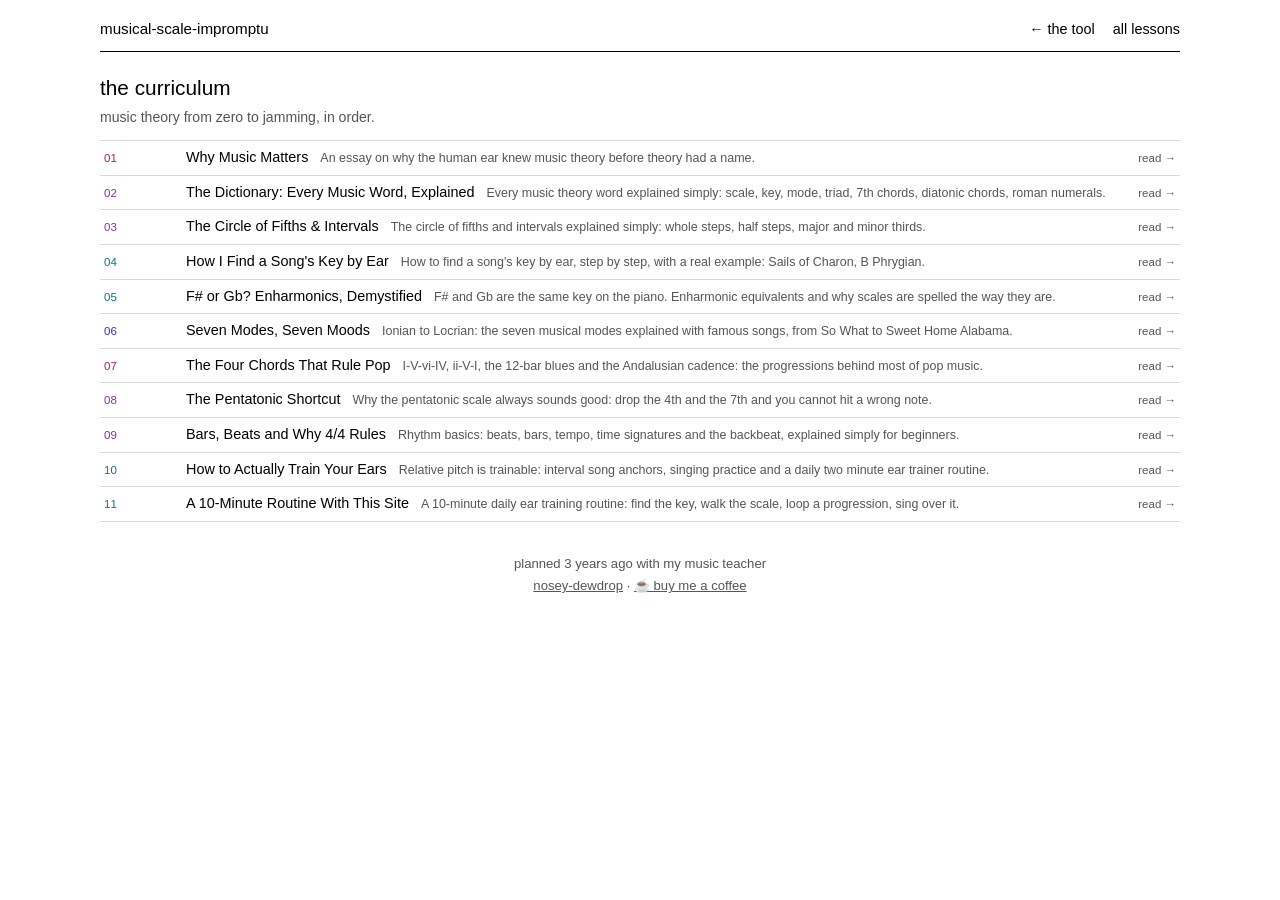
==== commit c028f2e6: "rebrand damlahelloworld to noseydewdrop" ====
--- a/blog/index.html
+++ b/blog/index.html
@@ -5,15 +5,15 @@
     <meta name="viewport" content="width=device-width, initial-scale=1.0">
     <title>The Curriculum: Music Theory from Zero to Jamming · musical-scale-impromptu</title>
     <meta name="description" content="A free 11-lesson music theory curriculum: scales, keys, modes, chords, progressions, rhythm and ear training.">
-    <link rel="canonical" href="https://damlahelloworld.github.io/musical-improvisation-tool/blog/">
+    <link rel="canonical" href="https://nosey-dewdrop.github.io/musical-improvisation-tool/blog/">
     <meta property="og:type" content="article">
     <meta property="og:title" content="The Curriculum: Music Theory from Zero to Jamming">
     <meta property="og:description" content="A free 11-lesson music theory curriculum: scales, keys, modes, chords, progressions, rhythm and ear training.">
-    <meta property="og:url" content="https://damlahelloworld.github.io/musical-improvisation-tool/blog/">
-    <meta property="og:image" content="https://damlahelloworld.github.io/musical-improvisation-tool/og.jpg">
+    <meta property="og:url" content="https://nosey-dewdrop.github.io/musical-improvisation-tool/blog/">
+    <meta property="og:image" content="https://nosey-dewdrop.github.io/musical-improvisation-tool/og.jpg">
     <meta name="twitter:card" content="summary_large_image">
     <link rel="icon" href="data:image/svg+xml,<svg xmlns=%22http://www.w3.org/2000/svg%22 viewBox=%220 0 100 100%22><text y=%22.9em%22 font-size=%2290%22>🎵</text></svg>">
-    <link rel="stylesheet" href="../styles.css?v=38">
+    <link rel="stylesheet" href="../styles.css?v=39">
 </head>
 <body>
       <nav class="plainnav">
@@ -99,7 +99,7 @@
 
             <footer class="site-footer">
                   <div>planned 3 years ago with my music teacher</div>
-                  <div><a href="https://github.com/damlahelloworld/musical-improvisation-tool">damlahelloworld</a> · <a href="https://buymeacoffee.com/damlahelloworld">☕ buy me a coffee</a></div>
+                  <div><a href="https://github.com/nosey-dewdrop/musical-improvisation-tool">nosey-dewdrop</a> · <a href="https://buymeacoffee.com/nosey-dewdrop">☕ buy me a coffee</a></div>
             </footer>
       </div>
 </body>
